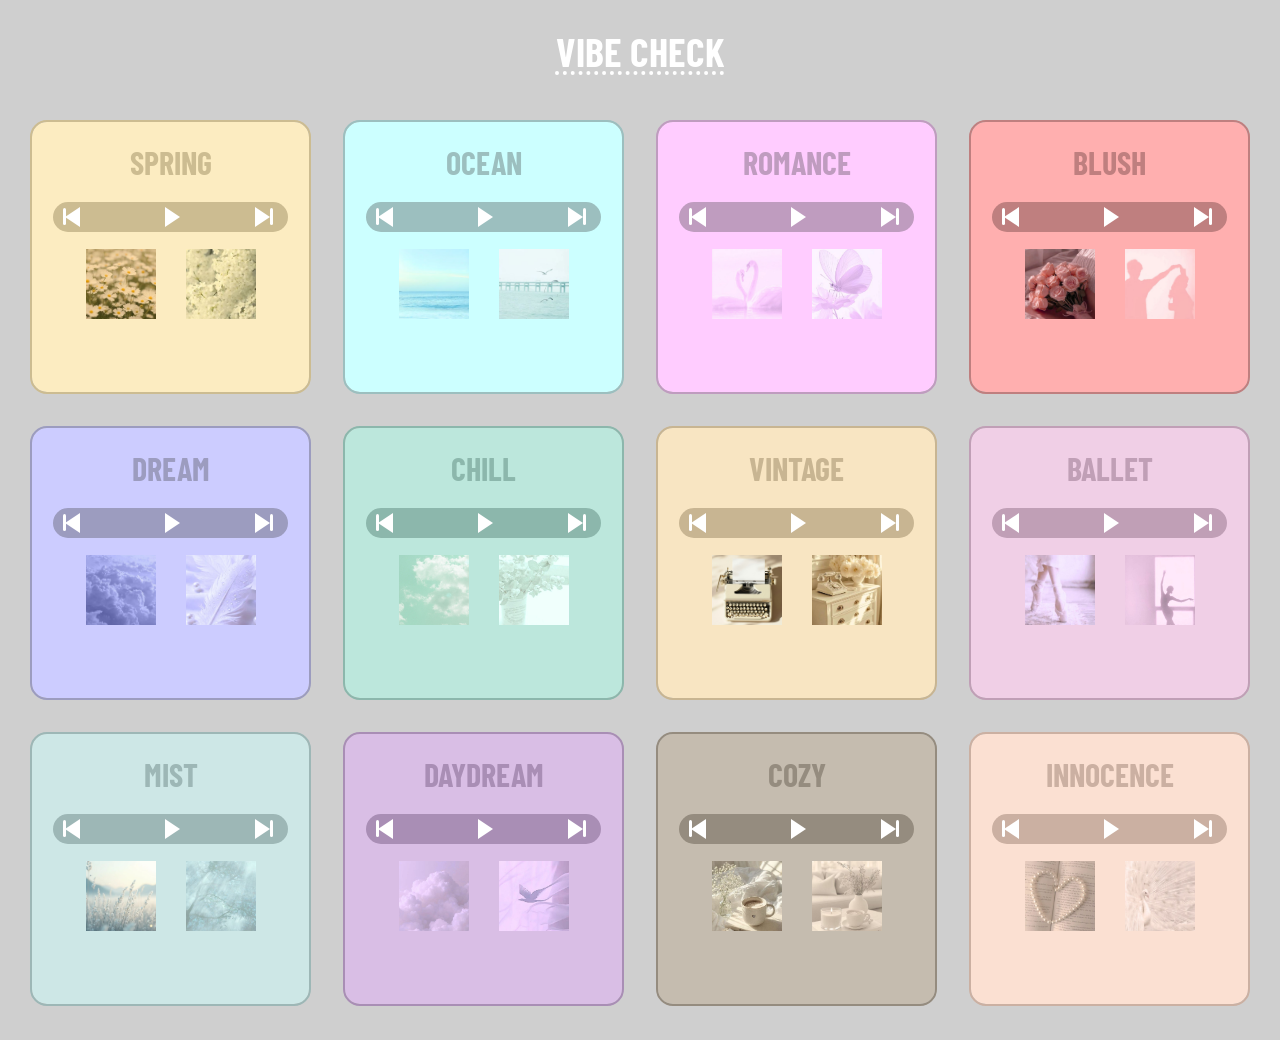
==== index.html @ fcad3705 "add files" ====
<!DOCTYPE html>
<html lang="en">

<head>
    <link rel="preconnect" href="https://fonts.googleapis.com">
    <link rel="preconnect" href="https://fonts.gstatic.com" crossorigin>
    <link
        href="https://fonts.googleapis.com/css2?family=Barlow+Condensed:ital,wght@0,100;0,200;0,300;0,400;0,500;0,600;0,700;0,800;0,900;1,100;1,200;1,300;1,400;1,500;1,600;1,700;1,800;1,900&family=Oswald:wght@200..700&display=swap"
        rel="stylesheet">
    <meta charset="UTF-8">
    <meta name="viewport" content="width=device-width, initial-scale=1.0">
    <title>Vibe Check</title>
    <link rel="stylesheet" href="style.css">
</head>

<body id="mainPage">
    <h1 id="title">VIBE CHECK</h1>
    <div id="mainBody">
        <div class="cards">
            <h1>SPRING</h1>
            <div class="playlist"></div>
            <div class="images">
                <img src="images/spring.jpg" alt="spring" class="all-images">
                <img src="images/spring2.jpg" alt="spring" class="desktop-images">
            </div>
        </div>
        <div class="cards">
            <h1>OCEAN</h1>
            <div class="playlist"></div>
            <div class="images">
                <img src="images/ocean.jpg" alt="ocean" class="all-images">
                <img src="images/ocean2.jpg" alt="ocean" class="desktop-images">
            </div>
        </div>
        <div class="cards">
            <h1>ROMANCE</h1>
            <div class="playlist"></div>
            <div class="images">
                <img src="images/romance.jpg" alt="romance" class="all-images">
                <img src="images/romance2.jpg" alt="romance" class="desktop-images">
            </div>
        </div>
        <div class="cards">
            <h1>BLUSH</h1>
            <div class="playlist"></div>
            <div class="images">
                <img src="images/blush.jpg" alt="blush" class="all-images">
                <img src="images/blush2.jpg" alt="blush" class="desktop-images">
            </div>
        </div>
        <div class="cards">
            <h1>DREAM</h1>
            <div class="playlist"></div>
            <div class="images">
                <img src="images/dream.jpg" alt="dream" class="all-images">
                <img src="images/dream2.jpg" alt="dream" class="desktop-images">
            </div>
        </div>
        <div class="cards">
            <h1>CHILL</h1>
            <div class="playlist"></div>
            <div class="images">
                <img src="images/chill.jpg" alt="chill" class="all-images">
                <img src="images/chill2.jpg" alt="chill" class="desktop-images">
            </div>
        </div>
        <div class="cards">
            <h1>VINTAGE</h1>
            <div class="playlist"></div>
            <div class="images">
                <img src="images/vintage.jpg" alt="vintage" class="all-images">
                <img src="images/vintage2.jpg" alt="vintage" class="desktop-images">
            </div>
        </div>
        <div class="cards">
            <h1>BALLET</h1>
            <div class="playlist"></div>
            <div class="images">
                <img src="images/ballet.jpg" alt="ballet" class="all-images">
                <img src="images/ballet2.jpg" alt="ballet" class="desktop-images">
            </div>
        </div>
        <div class="cards">
            <h1>MIST</h1>
            <div class="playlist"></div>
            <div class="images">
                <img src="images/mist.jpg" alt="mist" class="all-images">
                <img src="images/mist2.jpg" alt="mist" class="desktop-images">
            </div>
        </div>
        <div class="cards">
            <h1>DAYDREAM</h1>
            <div class="playlist"></div>
            <div class="images">
                <img src="images/daydream.jpg" alt="daydream" class="all-images">
                <img src="images/daydream2.jpg" alt="daydream" class="desktop-images">
            </div>
        </div>
        <div class="cards">
            <h1>COZY</h1>
            <div class="playlist"></div>
            <div class="images">
                <img src="images/cozy.jpg" alt="cozy" class="all-images">
                <img src="images/cozy2.jpg" alt="cozy" class="desktop-images">
            </div>
        </div>
        <div class="cards">
            <h1>INNOCENCE</h1>
            <div class="playlist"></div>
            <div class="images">
                <img src="images/innocence.jpg" alt="innocence" class="all-images">
                <img src="images/innocence2.jpg" alt="innocence" class="desktop-images">
            </div>
        </div>
    </div>
    <script src="script.js"></script>
</body>

</html>
---- style.css ----
html {
    background-color: #cfcfcf;
    font-family: 'Barlow Condensed', Arial, Helvetica, sans-serif;
    font-weight: 100;
}

#mainPage {
    margin: 0%;
    display: flex;
    align-items: center;
    flex-direction: column;
    background-color: #cfcfcf;
}

.shown {
    opacity: 1;
    position: fixed;
    pointer-events: auto;
    top: 0%;
    right: 0%;
    width: 20dvw;
    height: 100dvh;
    background-color: var(--sidebar-color);
    backdrop-filter: blur(10px);
    -webkit-backdrop-filter: blur(5px);
    transition: opacity 0.3s ease-in-out;
    z-index: 1000;
}

.hidden {
    pointer-events: none;
    opacity: 0;
    position: fixed;
    top: 0%;
    right: 0%;
    width: 20dvw;
    height: 100dvh;
    background-color: var(--sidebar-color);
    backdrop-filter: blur(10px);
    -webkit-backdrop-filter: blur(5px);
    transition: opacity 0.3s ease-in-out
}

#side {
    visibility: hidden;
}

#sidebarTriggerPhone {
    visibility: visible;
    position: fixed;
    height: 15dvh;
    width: 5dvw;
    top: 10dvh;
    right: 0%;
    background-color: var(--sidebar-color);
    border-top-left-radius: 10px;
    border-bottom-left-radius: 10px;
}

#title {
    color: white;
    text-decoration: dotted underline;
    text-underline-offset: 5px;
    font-size: 2.5rem
}

#mainBody {
    display: grid;
    height: fit-content;
    min-height: 100vh;
    width: 92dvw;
    grid-template-columns: 1fr 1fr;
    column-gap: 2vh;
    row-gap: 2vh;
    margin-bottom: 2vh;
}

.cards {
    height: 30vh;
    width: auto;
    border-radius: 15px;
    display: flex;
    flex-direction: column;
    align-items: center;
}

#card1 {
    background-color: #FCECC1;
    outline: 2px solid #CCBC91;
    color: #CCBC91;
}

#card2 {
    background-color: #CCFFFF;
    outline: 2px solid #9CbFbF;
    color: #9CbFbF;
}

#card3 {
    background-color: #FFCCFF;
    outline: 2px solid #bF9CbF;
    color: #bF9CbF;
}

#card4 {
    background-color: #FFAFAF;
    outline: 2px solid #bF7F7F;
    color: #bF7F7F;
}

#card5 {
    background-color: #ccccff;
    outline: 2px solid #9c9cbf;
    color: #9c9cbf;
}

#card6 {
    background-color: #bCe7dC;
    outline: 2px solid #8Cb7aC;
    color: #8Cb7aC;
}

#card7 {
    background-color: #F8E5C2;
    outline: 2px solid #c8b592;
    color: #c8b592;
}

#card8 {
    background-color: #f0cFe6;
    outline: 2px solid #c09Fb6;
    color: #c09Fb6;
}

#card9 {
    background-color: #cDe7e6;
    outline: 2px solid #9Db7b6;
    color: #9Db7b6;
}

#card10 {
    background-color: #D9BEE5;
    outline: 2px solid #a98Eb5;
    color: #a98Eb5;
}

#card11 {
    background-color: #c5bCaF;
    outline: 2px solid #958C7F;
    color: #958C7F;
}

#card12 {
    background-color: #FBE0D2;
    outline: 2px solid #cBb0a2;
    color: #cBb0a2;
}

.cards h1 {
    font-size: 2rem;
}

img {
    margin-top: 0px;
    height: 100px;
}

.playlist {
    height: 30px;
    width: 85%;
    background-color: white;
    border-radius: 70px;
    display: flex;
}

.left-line {
    margin-top: 6px;
    margin-left: 10px;
    height: 17px;
    width: 3px;
    background-color: white;
    border-radius: 10px;
}

.left-triangle {
    margin-top: 4.4px;
    width: 0;
    height: 0;
    border-top: 10px solid transparent;
    border-bottom: 10px solid transparent;
    border-right: 15px solid white;
    margin-left: -1px;
}

.mid-triangle {
    margin-top: 4.6px;
    margin-left: 36px;
    width: 0;
    height: 0;
    border-top: 10px solid transparent;
    border-bottom: 10px solid transparent;
    border-left: 15px solid white;
}

.right-triangle {
    margin-top: 4.4px;
    margin-left: 29px;
    width: 0;
    height: 0;
    border-top: 10px solid transparent;
    border-bottom: 10px solid transparent;
    border-left: 15px solid white;
}

.right-line {
    margin-top: 6px;
    margin-left: 0px;
    height: 17px;
    width: 3px;
    background-color: white;
    border-radius: 10px;
}

.images {
    margin-top: 10px;
    height: fit-content;
    width: 100%;
    display: flex;
    justify-content: center !important;
    align-items: center;
    padding: 0px;
    gap: 0px;
}

.desktop-images {
    display: none;
}

.others {
    position: relative;
    z-index: 1;
    display: flex;
    justify-content: center;
    margin: 0%;
    background-color: var(--primary-color);
    background-image: var(--bg-current);
    height: 100dvh;
    width: 100dvw;
    background-position: center;
    background-repeat: no-repeat;
    background-size: cover;
    transition: opacity 0.7s linear;
}

.others::before {
    content: "";
    position: absolute;
    top: 0;
    left: 0;
    width: 100%;
    height: 100%;
    background-image: var(--bg-next);
    z-index: -1;
    opacity: 0;
    transition: opacity 0.7s linear;
    background-position: center;
    background-repeat: no-repeat;
    background-size: cover;
}

.others.fade-in::before {
    opacity: 1;
}

.back-triangle {
    width: 0;
    height: 0;
    border-top: 15px solid transparent;
    border-bottom: 15px solid transparent;
    border-right: 25px solid var(--primary-color);
}

.back-line {
    margin-top: 9px;
    margin-left: -1.5dvw;
    width: 40px;
    height: 1.5dvh;
    border-radius: 30px;
    background-color: var(--primary-color);
}

.container-back-button {
    height: fit-content;
    width: fit-content;
    display: flex;
    position: absolute;
    top: 10px;
    left: 15px;
}

:root {
    --background-image: url(xxx.jpg);
    --primary-color: #ffffff;
    --secondary-color: #3498db;
    --sidebar-color: rgba(194, 255, 194, 0.702);
}

.others h1 {
    margin-top: 2dvh !important;
    margin: 0;
    color: var(--primary-color);
    font-size: 2.2rem;
}

#hidden-player {
    position: fixed;
    top: -90000px;
    left: -900000px;
}


#playbar {
    position: absolute;
    bottom: 2%;
    left: 2dvw;
    height: 75px;
    width: 96dvw;
    background-color: var(--secondary-color);
    border-radius: 25px;
    display: flex;
}

.card-left-line {
    margin-top: 15px;
    margin-left: 6dvw;
    height: 45px;
    width: 5px;
    background-color: white;
    border-radius: 10px;
}

.card-left-triangle {
    margin-top: 5%;
    position: relative;
    width: 0;
    height: 0;
    border-top: 20px solid transparent;
    border-bottom: 20px solid transparent;
    border-right: 30px solid white;
}

.card-mid-triangle {
    margin-top: 5%;
    width: 0;
    height: 0;
    border-top: 20px solid transparent;
    border-bottom: 20px solid transparent;
    border-left: 30px solid white;
    margin-left: 29%;
}

.card-right-triangle {
    margin-top: 5%;
    margin-left: 29%;
    width: 0;
    height: 0;
    border-top: 20px solid transparent;
    border-bottom: 20px solid transparent;
    border-left: 30px solid white;
}

.card-right-line {
    margin-top: 15px;
    margin-left: 0px;
    height: 45px;
    width: 5px;
    background-color: white;
    border-radius: 10px;
}

.card-mid-triangle-clicked {
    margin-top: 15px;
    margin-left: 29%;
    height: 45px;
    width: 15px;
    background-color: transparent;
    border-right: 10px solid white;
    border-left: 10px solid white
}


@media screen and (min-width: 769px) {
    .container-back-button {
        height: fit-content;
        width: fit-content;
        display: flex;
        position: absolute;
        top: 10px;
        left: 20px;
    }


    .back-line {
        margin-top: 9px;
        margin-left: -1.5dvw;
        width: 70px;
        height: 1.5dvh;
        border-radius: 30px;
        background-color: var(--primary-color);
    }

    #side {
        visibility: visible;
        height: 100dvh;
        width: 10px;
        background-color: transparent;
        position: fixed;
        top: 0%;
        right: 0%;
    }

    #sidebarTriggerPhone {
        visibility: hidden;
    }

    #mainBody {
        margin-top: 20px;
        display: grid;
        height: fit-content;
        min-height: 100vh;
        width: 95dvw;
        grid-template-columns: 1fr 1fr 1fr 1fr;
        column-gap: 4vh;
        row-gap: 2vh;
        margin-bottom: 2vh;
    }

    .cards {
        height: 30vh;
        width: auto;
        border-radius: 15px;
    }

    ::-webkit-scrollbar {
        width: 6px;
    }

    ::-webkit-scrollbar-track {
        background: #a8a8a8;
        border-radius: 0px;
    }

    ::-webkit-scrollbar-thumb {
        background: #888;
        border-radius: 10px;
    }

    ::-webkit-scrollbar-thumb:hover {
        background: #555;
    }

    .playlist {
        height: 30px;
        width: 85%;
        background-color: white;
        border-radius: 70px;
        display: flex;
    }

    img {
        margin-top: 10px;
        height: 70px;
    }

    .left-line {
        margin-top: 6px;
        margin-left: 10px;
    }

    .left-triangle {
        margin-top: 4.4px;
        margin-left: -1px;
    }

    .mid-triangle {
        margin-top: 4.6px;
        margin-left: 85px;
    }

    .right-triangle {
        margin-top: 4.4px;
        margin-left: 75px;
    }

    .right-line {
        margin-top: 6px;
        margin-left: 0px;
    }

    .desktop-images {
        display: block;
    }

    .images {
        margin-top: 6.5px;
        gap: 30px;
    }
}
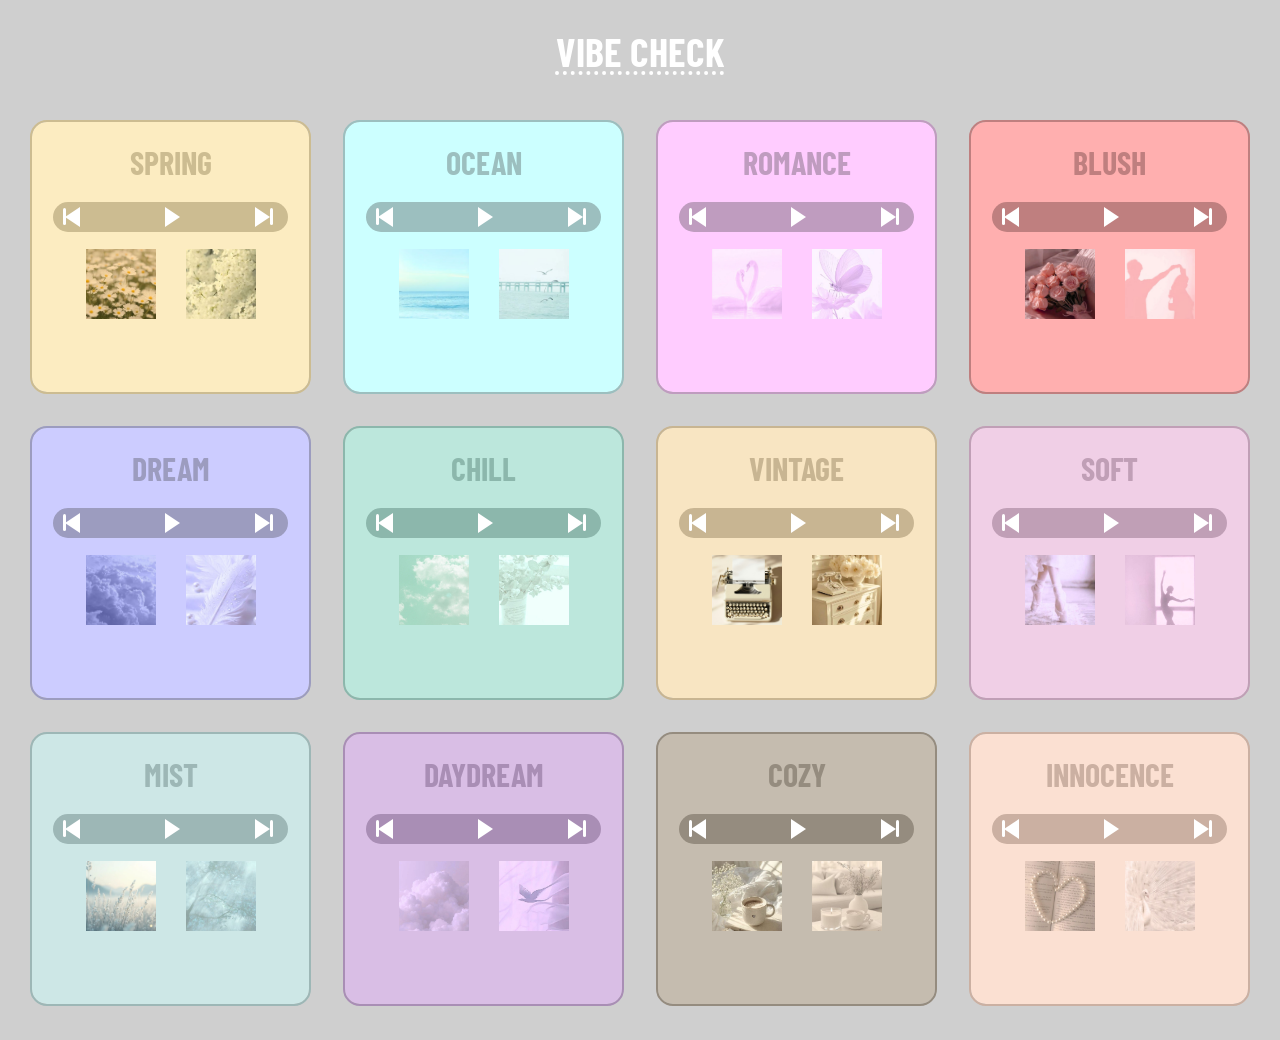
==== commit ca805281: "Renaming" ====
--- a/index.html
+++ b/index.html
@@ -73,11 +73,11 @@
             </div>
         </div>
         <div class="cards">
-            <h1>BALLET</h1>
+            <h1>SOFT</h1>
             <div class="playlist"></div>
             <div class="images">
-                <img src="images/ballet.jpg" alt="ballet" class="all-images">
-                <img src="images/ballet2.jpg" alt="ballet" class="desktop-images">
+                <img src="images/soft.jpg" alt="ballet" class="all-images">
+                <img src="images/soft2.jpg" alt="ballet" class="desktop-images">
             </div>
         </div>
         <div class="cards">
@@ -116,4 +116,4 @@
     <script src="script.js"></script>
 </body>
 
-</html>+</html> 
--- a/style.css
+++ b/style.css
@@ -18,7 +18,7 @@
     pointer-events: auto;
     top: 0%;
     right: 0%;
-    width: 20dvw;
+    width: 75px;
     height: 100dvh;
     background-color: var(--sidebar-color);
     backdrop-filter: blur(10px);
@@ -33,7 +33,7 @@
     position: fixed;
     top: 0%;
     right: 0%;
-    width: 20dvw;
+    width: 75px;
     height: 100dvh;
     background-color: var(--sidebar-color);
     backdrop-filter: blur(10px);
@@ -222,6 +222,7 @@
 }
 
 .images {
+    pointer-events: none;
     margin-top: 10px;
     height: fit-content;
     width: 100%;
@@ -331,8 +332,9 @@
 }
 
 .card-left-line {
-    margin-top: 15px;
-    margin-left: 6dvw;
+    position: absolute;
+    top: 20%;
+    left: 5%;
     height: 45px;
     width: 5px;
     background-color: white;
@@ -340,8 +342,9 @@
 }
 
 .card-left-triangle {
-    margin-top: 5%;
-    position: relative;
+    position: absolute;
+    top: 25%;
+    left: 5.5%;
     width: 0;
     height: 0;
     border-top: 20px solid transparent;
@@ -350,18 +353,20 @@
 }
 
 .card-mid-triangle {
-    margin-top: 5%;
+    position: absolute;
+    top: 20%;
+    left: 45%;
     width: 0;
     height: 0;
     border-top: 20px solid transparent;
     border-bottom: 20px solid transparent;
     border-left: 30px solid white;
-    margin-left: 29%;
 }
 
 .card-right-triangle {
-    margin-top: 5%;
-    margin-left: 29%;
+    position: absolute;
+    top: 25%;
+    right: 5.5%;
     width: 0;
     height: 0;
     border-top: 20px solid transparent;
@@ -370,8 +375,9 @@
 }
 
 .card-right-line {
-    margin-top: 15px;
-    margin-left: 0px;
+    position: absolute;
+    top: 20%;
+    right: 5%;
     height: 45px;
     width: 5px;
     background-color: white;
@@ -379,13 +385,160 @@
 }
 
 .card-mid-triangle-clicked {
-    margin-top: 15px;
-    margin-left: 29%;
+    position: absolute;
+    top: 20%;
+    left: 45%;
     height: 45px;
     width: 15px;
     background-color: transparent;
     border-right: 10px solid white;
     border-left: 10px solid white
+}
+
+.volume #small {
+    height: 20px;
+    width: 20px;
+    background-color: transparent;
+    border: 0px;
+    position: fixed;
+    top: 5%;
+    left: 40%;
+    border-right: 5px solid white;
+    border-left: 5px solid white;
+    transition: height 0.5s linear, top 0.5s linear;
+}
+
+.volume #smallup {
+    height: 25px;
+    width: 20px;
+    background-color: transparent;
+    border: 0px;
+    position: fixed;
+    top: 4.8%;
+    left: 40%;
+    border-right: 5px solid white;
+    border-left: 5px solid white;
+    transition: height 0.5s linear, top 0.5s linear;
+}
+
+.volume #big {
+    height: 30px;
+    width: 20px;
+    background-color: transparent;
+    border: 0px;
+    position: fixed;
+    top: 4.3%;
+    left: 22%;
+    border-right: 5px solid white;
+    border-left: 5px solid white;
+    transition: height 0.5s linear, top 0.5s linear;
+}
+
+.volume #bigup {
+    height: 35px;
+    width: 20px;
+    background-color: transparent;
+    border: 0px;
+    position: fixed;
+    top: 4.1%;
+    left: 22%;
+    border-right: 5px solid white;
+    border-left: 5px solid white;
+    transition: height 0.5s linear, top 0.5s linear;
+}
+
+.volume {
+    background-color: transparent;
+    border: 0px;
+}
+
+input[type="range"] {
+    touch-action: none;
+    position: fixed;
+    top: 10%;
+    left: 3%;
+    -webkit-appearance: none;
+    appearance: none;
+    width: 85%;
+    background: transparent;
+    cursor: pointer;
+}
+
+input[type="range"]:focus {
+    outline: none;
+}
+
+input[type="range"]::-webkit-slider-runnable-track {
+    background: white;
+    height: 0.5rem;
+    border-radius: 0.5rem;
+}
+
+input[type="range"]::-moz-range-track {
+    background: white;
+    height: 0.5rem;
+    border-radius: 0.5rem;
+}
+
+input[type="range"]::-webkit-slider-thumb {
+    -webkit-appearance: none;
+    appearance: none;
+    margin-top: -3px;
+    background-color: var(--primary-color);
+    height: 0.8rem;
+    width: 0.8rem;
+    border-radius: 50%;
+}
+
+input[type="range"]::-moz-range-thumb {
+    border: none;
+    background-color: var(--primary-color);
+    height: 0.8rem;
+    width: 0.8rem;
+    border-radius: 50%;
+}
+
+#volumeRange {
+    position: fixed;
+    top: 10%;
+    left: 20%;
+    color: white;
+    font-weight: 500;
+}
+
+a {
+    color: white;
+    font-size: 0.85rem;
+    font-weight: 400;
+    position: fixed;
+    top: 18%;
+    left: 8%;
+}
+
+#loopButton {
+    position: fixed;
+    top: 22%;
+    left: 20%;
+    height: 40px;
+    width: 40px;
+    background-image: url("loop.png");
+    background-color: transparent;
+    background-size: contain;
+    border: 0px;
+    background-repeat: no-repeat;
+}
+
+#shuffleButton {
+    height: 40px;
+    width: 40px;
+    position: fixed;
+    top: 28%;
+    left: 20%;
+    background-image: url("shuffle.png");
+    background-color: transparent;
+    background-size: contain;
+    border: 0px;
+    background-repeat: no-repeat;
 }
 
 
@@ -505,4 +658,4 @@
         margin-top: 6.5px;
         gap: 30px;
     }
-}+}
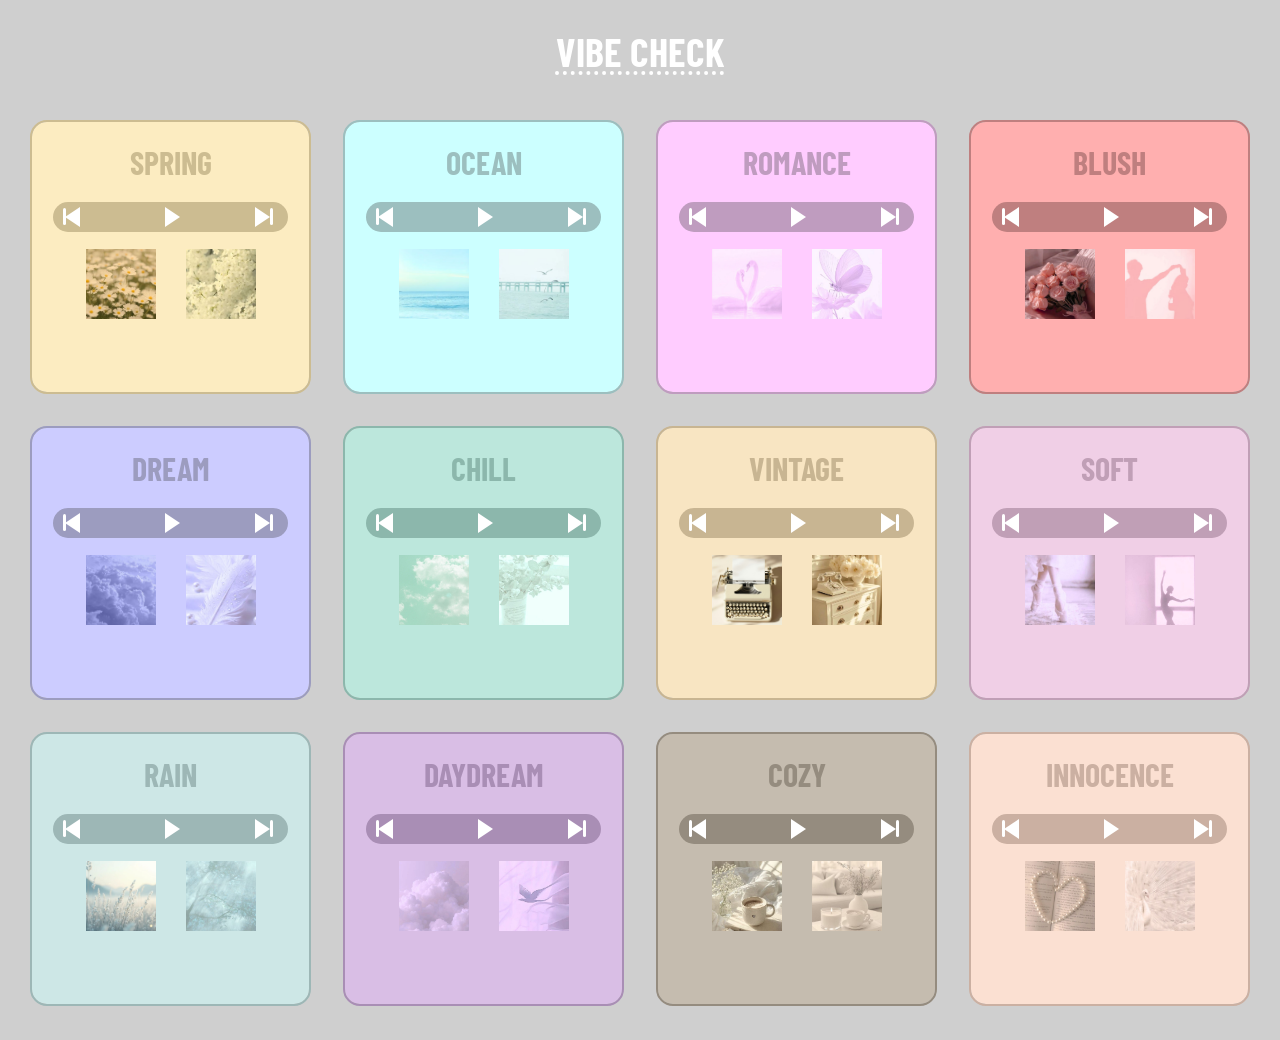
==== commit 07aec482: "change mist to rain" ====
--- a/index.html
+++ b/index.html
@@ -81,11 +81,11 @@
             </div>
         </div>
         <div class="cards">
-            <h1>MIST</h1>
+            <h1>RAIN</h1>
             <div class="playlist"></div>
             <div class="images">
-                <img src="images/mist.jpg" alt="mist" class="all-images">
-                <img src="images/mist2.jpg" alt="mist" class="desktop-images">
+                <img src="images/rain.jpg" alt="mist" class="all-images">
+                <img src="images/rain2.jpg" alt="mist" class="desktop-images">
             </div>
         </div>
         <div class="cards">
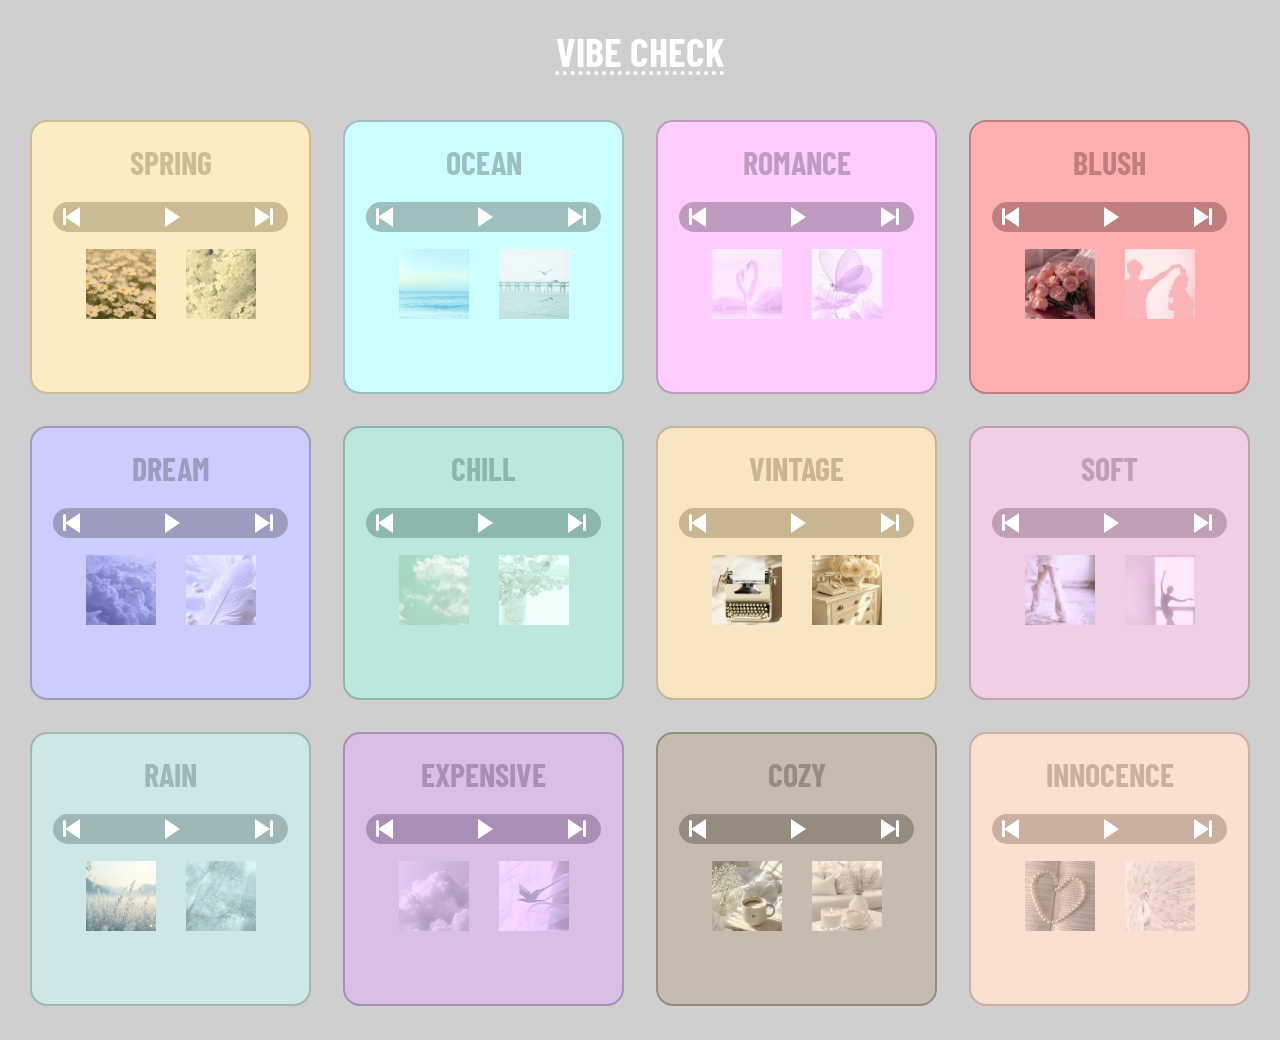
==== commit 884d3e8a: "renaming daydream to expensive" ====
--- a/index.html
+++ b/index.html
@@ -89,7 +89,7 @@
             </div>
         </div>
         <div class="cards">
-            <h1>DAYDREAM</h1>
+            <h1>EXPENSIVE</h1>
             <div class="playlist"></div>
             <div class="images">
                 <img src="images/daydream.jpg" alt="daydream" class="all-images">
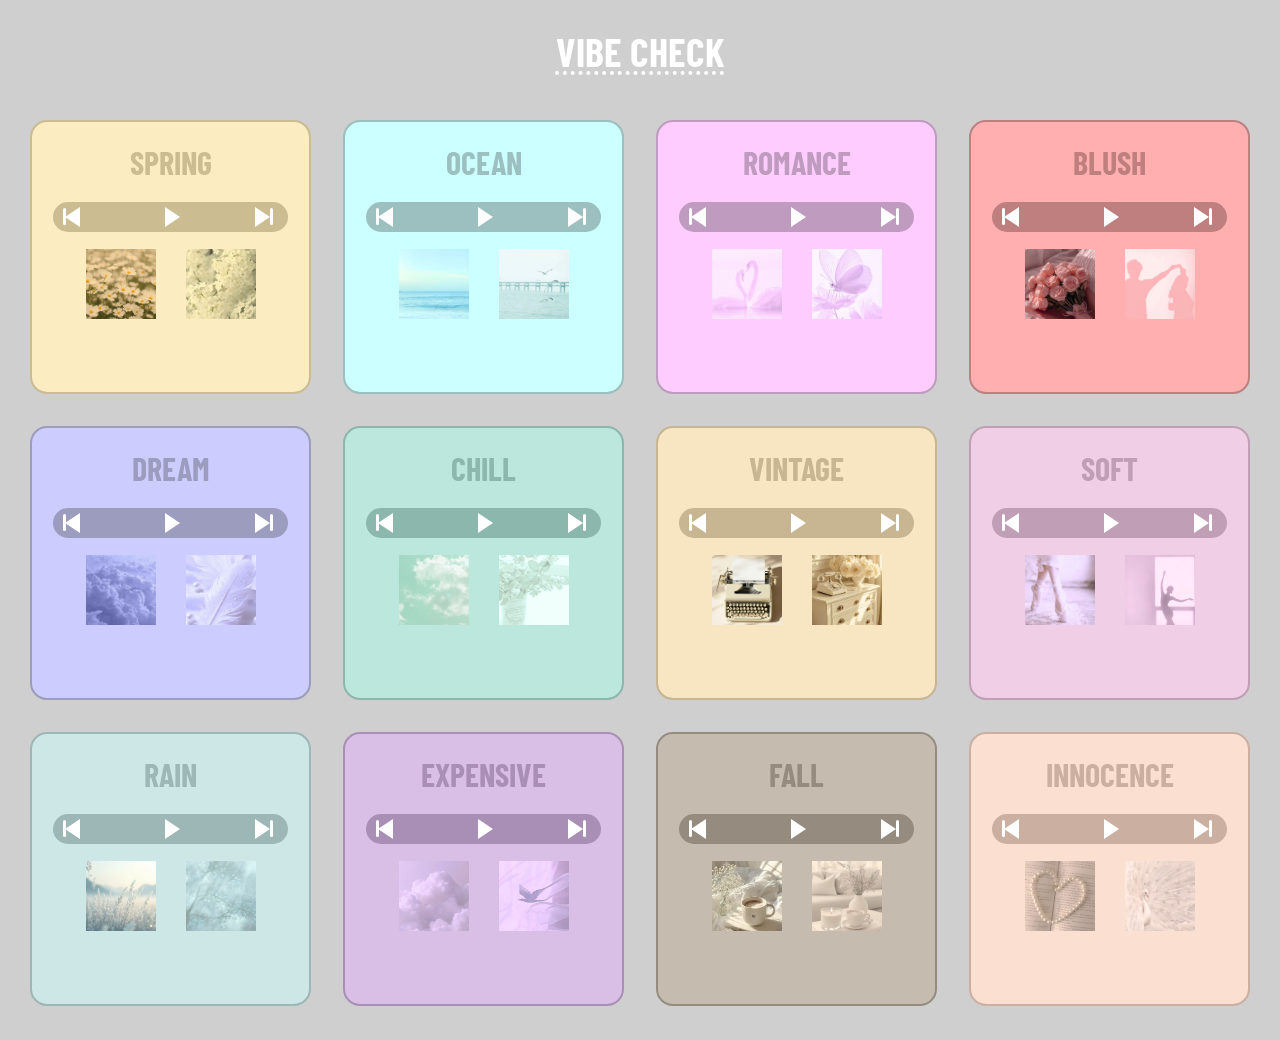
==== commit df00085a: "renaming cozy to fall" ====
--- a/index.html
+++ b/index.html
@@ -92,16 +92,16 @@
             <h1>EXPENSIVE</h1>
             <div class="playlist"></div>
             <div class="images">
-                <img src="images/daydream.jpg" alt="daydream" class="all-images">
-                <img src="images/daydream2.jpg" alt="daydream" class="desktop-images">
+                <img src="images/expensive.jpg" alt="daydream" class="all-images">
+                <img src="images/expensive2.jpg" alt="daydream" class="desktop-images">
             </div>
         </div>
         <div class="cards">
-            <h1>COZY</h1>
+            <h1>FALL</h1>
             <div class="playlist"></div>
             <div class="images">
-                <img src="images/cozy.jpg" alt="cozy" class="all-images">
-                <img src="images/cozy2.jpg" alt="cozy" class="desktop-images">
+                <img src="images/fall.jpg" alt="cozy" class="all-images">
+                <img src="images/fall2.jpg" alt="cozy" class="desktop-images">
             </div>
         </div>
         <div class="cards">
